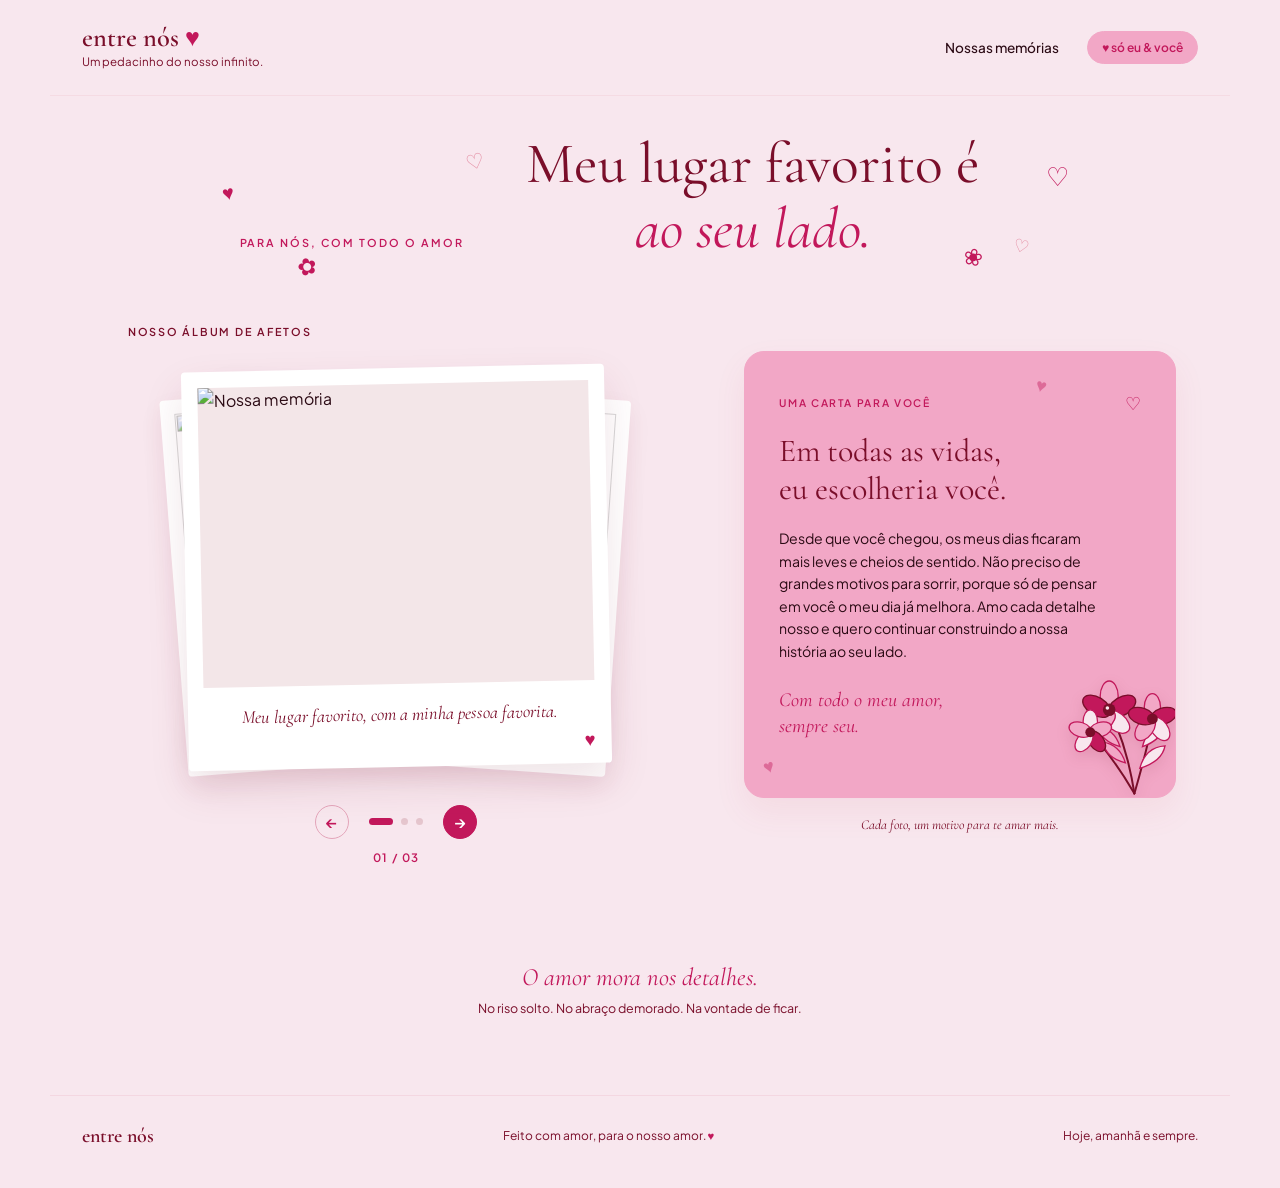
==== index.html @ 3fe7e423 "Rename Index.html to index.html" ====
<!DOCTYPE html>
<html lang="pt-BR">

<head>
    <meta charset="UTF-8">
    <meta name="viewport" content="width=device-width, initial-scale=1.0">
    <title>Entre Nós - Um pedacinho do nosso infinito</title>
    <!-- Google Fonts para tipografia fiel ao design -->
    <link rel="preconnect" href="https://fonts.googleapis.com">
    <link rel="preconnect" href="https://fonts.gstatic.com" crossorigin>
    <link
        href="https://fonts.googleapis.com/css2?family=Cormorant+Garamond:ital,wght@0,400;0,600;1,400;1,500&family=Plus+Jakarta+Sans:wght@400;500;600&display=swap"
        rel="stylesheet">
    <link href="https://cdn.jsdelivr.net/npm/bootstrap@5.3.3/dist/css/bootstrap.min.css" rel="stylesheet">
    <link rel="stylesheet" href="style.css">
</head>

<body>

    <!-- Cabeçalho -->
    <header class="navbar">
        <div class="logo-group">
            <div class="logo">entre nós <span class="heart-filled">♥</span></div>
            <span class="subtitle">Um pedacinho do nosso infinito.</span>
        </div>

        <nav class="nav-links">
            <a class="nav-link" href="galeria.html">Nossas memórias</a>
            <span class="pill-badge">♥ só eu &amp; você</span>
        </nav>
    </header>

    <!-- Seção Principal -->
    <main class="container">

        <!-- Hero / Título -->
        <section class="hero">
            <span class="eyebrow">PARA NÓS, COM TODO O AMOR</span>
            <span class="floating-heart heart-one">♥</span>
            <span class="floating-heart heart-two">♡</span>
            <span class="floating-flower flower-one">✿</span>
            <span class="floating-flower flower-two">❀</span>
            <div class="title-wrapper">
                <span class="deco-heart left">♡</span>
                <h1>Meu lugar favorito é<br><em>ao seu lado.</em></h1>
                <span class="deco-heart right">♡</span>
            </div>
        </section>

        <!-- Grid Principal: Carrossel Polaroid + Carta -->
        <section class="content-grid" id="memorias">

            <!-- Coluna Esquerda: Carrossel Polaroid -->
            <div class="carousel-column">
                <span class="section-label">NOSSO ÁLBUM DE AFETOS</span>

                <div class="polaroid-stage">
                    <!-- Cartas de fundo para efeito de pilha -->
                    <div class="polaroid-stack-bg stack-left">
                        <img id="prev-preview" src="https://unsplash.com" alt="">
                    </div>
                    <div class="polaroid-stack-bg stack-right">
                        <img id="next-preview" src="https://unsplash.com" alt="">
                    </div>

                    <!-- Polaroid Ativa -->
                    <div class="polaroid-card" id="active-polaroid">
                        <div class="photo-frame">
                            <img id="carousel-img" src="https://unsplash.com" alt="Nossa memória">
                        </div>
                        <p class="polaroid-caption" id="carousel-caption">Meu lugar favorito, com a minha pessoa
                            favorita.</p>
                        <span class="polaroid-heart">♥</span>
                    </div>
                </div>

                <!-- Controles do Carrossel -->
                <div class="carousel-controls">
                    <button class="btn btn-outline-primary nav-btn prev" id="prev-btn" aria-label="Foto anterior">←</button>
                    <div class="dots" id="carousel-dots">
                        <span class="dot active" data-index="0"></span>
                        <span class="dot" data-index="1"></span>
                        <span class="dot" data-index="2"></span>
                    </div>
                    <button class="btn btn-primary nav-btn next" id="next-btn" aria-label="Próxima foto">→</button>
                </div>
                <div class="counter" id="carousel-counter">01 / 03</div>
            </div>

            <!-- Coluna Direita: Carta de Declaração -->
            <div class="letter-column" id="declaracao">
                <div class="letter-card">
                    <div class="letter-header">
                        <span class="eyebrow-pink">UMA CARTA PARA VOCÊ</span>
                        <span class="outline-heart">♡</span>
                    </div>

                    <h2>Em todas as vidas,<br>eu escolheria você.</h2>

                    <div class="letter-body">
                        <p>Desde que você chegou, os meus dias ficaram mais leves e cheios de sentido. Não preciso de grandes motivos para sorrir, porque só de pensar em você o meu dia já melhora. Amo cada detalhe nosso e quero continuar construindo a nossa história ao seu lado.</p>
                    </div>

                    <p class="letter-sign">Com todo o meu amor,<br>sempre seu.</p>

                    <!-- Buquê floral no canto da carta -->
                    <svg class="floral-deco" viewBox="0 0 150 150" fill="none" xmlns="http://www.w3.org/2000/svg">
                        <!-- Talos -->
                        <path d="M96 135C91 103 83 72 68 42" stroke="#7A0E2A" stroke-width="2.2" stroke-linecap="round"/>
                        <path d="M96 135C104 106 112 81 116 52" stroke="#7A0E2A" stroke-width="2.2" stroke-linecap="round"/>
                        <path d="M96 135C82 111 68 90 47 67" stroke="#7A0E2A" stroke-width="2.2" stroke-linecap="round"/>

                        <!-- Folhas -->
                        <path d="M86 101C70 97 63 88 61 78C74 80 82 88 86 101Z" fill="#F2A7C6" stroke="#C2185B" stroke-width="1.5"/>
                        <path d="M102 107C118 102 128 93 130 82C115 83 106 92 102 107Z" fill="#F8E7EE" stroke="#C2185B" stroke-width="1.5"/>
                        <path d="M80 83C66 79 57 70 54 61C67 62 76 70 80 83Z" fill="#F2A7C6" stroke="#C2185B" stroke-width="1.5"/>
                        <path d="M105 83C119 78 127 70 129 60C116 61 108 70 105 83Z" fill="#F8E7EE" stroke="#C2185B" stroke-width="1.5"/>

                        <!-- Flor central -->
                        <g transform="translate(68 42)">
                            <ellipse cx="0" cy="-15" rx="10" ry="17" fill="#F2A7C6" stroke="#C2185B" stroke-width="1.5"/>
                            <ellipse cx="14" cy="-4" rx="10" ry="17" transform="rotate(58 14 -4)" fill="#C2185B" stroke="#7A0E2A" stroke-width="1.5"/>
                            <ellipse cx="8" cy="13" rx="10" ry="17" transform="rotate(128 8 13)" fill="#F8E7EE" stroke="#C2185B" stroke-width="1.5"/>
                            <ellipse cx="-8" cy="13" rx="10" ry="17" transform="rotate(-128 -8 13)" fill="#F2A7C6" stroke="#C2185B" stroke-width="1.5"/>
                            <ellipse cx="-14" cy="-4" rx="10" ry="17" transform="rotate(-58 -14 -4)" fill="#C2185B" stroke="#7A0E2A" stroke-width="1.5"/>
                            <circle cx="0" cy="0" r="7" fill="#7A0E2A"/>
                            <circle cx="-2" cy="-2" r="2" fill="#F8E7EE"/>
                        </g>

                        <!-- Flor da esquerda -->
                        <g transform="translate(47 67)">
                            <ellipse cx="0" cy="-12" rx="8" ry="13" fill="#F8E7EE" stroke="#C2185B" stroke-width="1.4"/>
                            <ellipse cx="11" cy="-3" rx="8" ry="13" transform="rotate(72 11 -3)" fill="#F2A7C6" stroke="#C2185B" stroke-width="1.4"/>
                            <ellipse cx="7" cy="10" rx="8" ry="13" transform="rotate(144 7 10)" fill="#C2185B" stroke="#7A0E2A" stroke-width="1.4"/>
                            <ellipse cx="-7" cy="10" rx="8" ry="13" transform="rotate(-144 -7 10)" fill="#F8E7EE" stroke="#C2185B" stroke-width="1.4"/>
                            <ellipse cx="-11" cy="-3" rx="8" ry="13" transform="rotate(-72 -11 -3)" fill="#F2A7C6" stroke="#C2185B" stroke-width="1.4"/>
                            <circle cx="0" cy="0" r="5.5" fill="#7A0E2A"/>
                        </g>

                        <!-- Flor da direita -->
                        <g transform="translate(116 52)">
                            <ellipse cx="0" cy="-13" rx="9" ry="15" fill="#F2A7C6" stroke="#C2185B" stroke-width="1.4"/>
                            <ellipse cx="12" cy="-3" rx="9" ry="15" transform="rotate(72 12 -3)" fill="#C2185B" stroke="#7A0E2A" stroke-width="1.4"/>
                            <ellipse cx="8" cy="11" rx="9" ry="15" transform="rotate(144 8 11)" fill="#F8E7EE" stroke="#C2185B" stroke-width="1.4"/>
                            <ellipse cx="-8" cy="11" rx="9" ry="15" transform="rotate(-144 -8 11)" fill="#F2A7C6" stroke="#C2185B" stroke-width="1.4"/>
                            <ellipse cx="-12" cy="-3" rx="9" ry="15" transform="rotate(-72 -12 -3)" fill="#C2185B" stroke="#7A0E2A" stroke-width="1.4"/>
                            <circle cx="0" cy="0" r="6" fill="#7A0E2A"/>
                        </g>
                    </svg>
                </div>

                <p class="letter-footnote">Cada foto, um motivo para te amar mais.</p>
            </div>

        </section>

        <!-- Citação de Rodapé -->
        <section class="quote-section">
            <h3>O amor mora nos detalhes.</h3>
            <p>No riso solto. No abraço demorado. Na vontade de ficar.</p>
        </section>

    </main>

    <!-- Rodapé -->
    <footer class="footer">
        <div class="footer-logo">entre nós</div>
        <div class="footer-center">Feito com amor, para o nosso amor. <span class="heart-filled">♥</span></div>
        <div class="footer-right">Hoje, amanhã e sempre.</div>
    </footer>

    <script src="script.js"></script>
</body>

</html>
---- style.css ----
:root {
    --bg-page: #F8E7EE;
    --bg-card-pink: #F2A7C6;
    --border-pink: #F2A7C6;
    --primary-wine: #7A0E2A;
    --accent-rose: #C2185B;
    --text-dark: #2B0A14;
    --text-muted: #7A0E2A;
    --white: #FFFFFF;
    --font-serif: 'Cormorant Garamond', Georgia, serif;
    --font-sans: 'Plus Jakarta Sans', sans-serif;
}

* {
    margin: 0;
    padding: 0;
    box-sizing: border-box;
}

body {
    background-color: var(--bg-page);
    color: var(--text-dark);
    font-family: var(--font-sans);
    line-height: 1.6;
    overflow-x: hidden;
}

.btn {
    --bs-btn-font-family: var(--font-sans);
    --bs-btn-font-weight: 600;
    --bs-btn-font-size: 0.84rem;
    --bs-btn-border-radius: 999px;
    --bs-btn-padding-x: 1.05rem;
    --bs-btn-padding-y: 0.54rem;
    transition: transform 0.2s ease, box-shadow 0.2s ease;
}

.btn-primary {
    --bs-btn-color: #fff;
    --bs-btn-bg: var(--accent-rose);
    --bs-btn-border-color: var(--accent-rose);
    --bs-btn-hover-color: #fff;
    --bs-btn-hover-bg: var(--primary-wine);
    --bs-btn-hover-border-color: var(--primary-wine);
    --bs-btn-focus-shadow-rgb: 194, 24, 91;
    --bs-btn-active-bg: var(--primary-wine);
    --bs-btn-active-border-color: var(--primary-wine);
}

.btn-outline-primary {
    --bs-btn-color: var(--accent-rose);
    --bs-btn-border-color: #e4a5ba;
    --bs-btn-hover-color: #fff;
    --bs-btn-hover-bg: var(--accent-rose);
    --bs-btn-hover-border-color: var(--accent-rose);
    --bs-btn-focus-shadow-rgb: 194, 24, 91;
    --bs-btn-active-color: #fff;
    --bs-btn-active-bg: var(--primary-wine);
    --bs-btn-active-border-color: var(--primary-wine);
}

.btn-danger {
    --bs-btn-color: #fff;
    --bs-btn-bg: #9c243f;
    --bs-btn-border-color: #9c243f;
    --bs-btn-hover-color: #fff;
    --bs-btn-hover-bg: var(--primary-wine);
    --bs-btn-hover-border-color: var(--primary-wine);
    --bs-btn-focus-shadow-rgb: 156, 36, 63;
}

.btn-outline-danger {
    --bs-btn-color: #9c4a61;
    --bs-btn-border-color: #d8a0b0;
    --bs-btn-hover-color: #fff;
    --bs-btn-hover-bg: #9c243f;
    --bs-btn-hover-border-color: #9c243f;
    --bs-btn-focus-shadow-rgb: 156, 36, 63;
    --bs-btn-active-color: #fff;
    --bs-btn-active-bg: var(--primary-wine);
    --bs-btn-active-border-color: var(--primary-wine);
}

.btn:not(:disabled):hover {
    transform: translateY(-1px);
    box-shadow: 0 5px 15px rgba(194, 24, 91, 0.14);
}

.form-control {
    border-color: #e8c8d3;
    border-radius: 0.75rem;
    font-family: var(--font-sans);
}

.form-control:focus {
    border-color: #d46b91;
    box-shadow: 0 0 0 0.25rem rgba(194, 24, 91, 0.15);
}

.form-check-input:checked {
    border-color: var(--accent-rose);
    background-color: var(--accent-rose);
}

.form-check-input:focus {
    border-color: #d46b91;
    box-shadow: 0 0 0 0.25rem rgba(194, 24, 91, 0.15);
}

/* Navbar */
.navbar {
    max-width: 1180px;
    margin: 0 auto;
    padding: 24px 32px;
    display: flex;
    justify-content: space-between;
    align-items: center;
    border-bottom: 1px solid rgba(200, 75, 107, 0.08);
}

.logo-group .logo {
    font-family: var(--font-serif);
    font-size: 1.65rem;
    font-weight: 600;
    color: var(--primary-wine);
    line-height: 1.1;
}

.heart-filled {
    color: var(--accent-rose);
    font-size: 0.95em;
}

.logo-group .subtitle {
    display: block;
    font-size: 0.72rem;
    color: var(--text-muted);
}

.nav-links {
    display: flex;
    align-items: center;
    gap: 28px;
}

.nav-links a {
    text-decoration: none;
    color: var(--text-dark);
    font-size: 0.85rem;
    font-weight: 500;
    transition: color 0.2s;
}

.nav-links a:hover {
    color: var(--accent-rose);
}

.pill-badge {
    background-color: var(--bg-card-pink);
    color: var(--accent-rose);
    border: 1px solid var(--border-pink);
    padding: 6px 14px;
    border-radius: 999px;
    font-size: 0.75rem;
    font-weight: 600;
}

/* Container */
.container {
    max-width: 1120px;
    margin: 0 auto;
    padding: 36px 24px 60px;
}

/* Hero */
.hero {
    text-align: center;
    margin-bottom: 54px;
    position: relative;
}

.floating-heart,
.floating-flower {
    position: absolute;
    color: var(--accent-rose);
    line-height: 1;
    pointer-events: none;
}

.floating-heart {
    font-size: 1.25rem;
}

.heart-one {
    left: 11%;
    top: 36%;
    transform: rotate(-12deg);
}

.heart-two {
    right: 10%;
    top: 22%;
    font-size: 1.6rem;
}

.floating-flower {
    font-size: 1.45rem;
    color: #C2185B;
}

.flower-one {
    left: 18%;
    bottom: -8px;
    transform: rotate(-16deg);
}

.flower-two {
    right: 18%;
    bottom: 2px;
    transform: rotate(12deg);
}

.eyebrow {
    display: inline-block;
    font-size: 0.68rem;
    letter-spacing: 0.18em;
    text-transform: uppercase;
    color: var(--accent-rose);
    font-weight: 600;
    margin-bottom: 12px;
}

.title-wrapper {
    position: relative;
    display: inline-block;
    padding: 0 60px;
}

.hero h1 {
    font-family: var(--font-serif);
    font-size: clamp(2.4rem, 5vw, 3.6rem);
    font-weight: 400;
    color: var(--primary-wine);
    line-height: 1.12;
}

.hero h1 em {
    font-style: italic;
    color: var(--accent-rose);
}

.deco-heart {
    position: absolute;
    color: #E2859C;
    font-size: 1.3rem;
    user-select: none;
}

.deco-heart.left {
    top: 12px;
    left: 0;
    transform: rotate(-15deg);
}

.deco-heart.right {
    bottom: 10px;
    right: 10px;
    transform: rotate(15deg);
    font-size: 1.1rem;
}

/* Grid Principal */
.content-grid {
    display: grid;
    grid-template-columns: 1.15fr 0.85fr;
    gap: 56px;
    align-items: start;
}

.section-label {
    display: block;
    font-size: 0.68rem;
    letter-spacing: 0.16em;
    text-transform: uppercase;
    color: var(--text-muted);
    font-weight: 600;
    margin-bottom: 22px;
    padding-left: 24px;
}

/* Carrossel Polaroid */
.carousel-column {
    display: flex;
    flex-direction: column;
    align-items: center;
}

.carousel-column .section-label {
    align-self: flex-start;
}

.polaroid-stage {
    position: relative;
    width: 100%;
    max-width: 470px;
    height: 410px;
    display: flex;
    justify-content: center;
    align-items: center;
    margin-bottom: 24px;
}

.polaroid-stack-bg {
    position: absolute;
    width: 88%;
    height: 92%;
    background: var(--white);
    padding: 14px 14px 52px;
    border-radius: 4px;
    box-shadow: 0 10px 25px rgba(123, 30, 58, 0.07);
    transition: transform 0.4s ease;
    overflow: hidden;
}

.polaroid-stack-bg img {
    width: 100%;
    height: 100%;
    object-fit: cover;
    opacity: 0.65;
    filter: blur(0.5px);
}

.stack-left {
    transform: rotate(-4.5deg) translate(-16px, 4px);
    z-index: 1;
}

.stack-right {
    transform: rotate(4deg) translate(16px, 6px);
    z-index: 2;
}

.polaroid-card {
    position: relative;
    z-index: 3;
    width: 90%;
    background: var(--white);
    padding: 16px 16px 22px;
    border-radius: 4px;
    box-shadow: 0 18px 40px rgba(123, 30, 58, 0.12);
    transform: rotate(-1.2deg);
    transition: opacity 0.3s ease, transform 0.35s ease;
}

.polaroid-card.fade-out {
    opacity: 0.35;
    transform: rotate(-1.2deg) scale(0.98);
}

.photo-frame {
    width: 100%;
    height: 300px;
    overflow: hidden;
    background-color: #f3e6e8;
}

.photo-frame img {
    width: 100%;
    height: 100%;
    object-fit: cover;
    display: block;
}

.polaroid-caption {
    font-family: var(--font-serif);
    font-style: italic;
    font-size: 1.15rem;
    color: var(--primary-wine);
    text-align: center;
    margin-top: 16px;
}

.polaroid-heart {
    position: absolute;
    bottom: 10px;
    right: 16px;
    color: var(--accent-rose);
    font-size: 1.15rem;
}

/* Controles do Carrossel */
.carousel-controls {
    display: flex;
    align-items: center;
    gap: 20px;
    margin-top: 8px;
}

.nav-btn {
    width: 34px;
    height: 34px;
    border-radius: 50%;
    padding: 0;
    font-size: 1rem;
    display: flex;
    align-items: center;
    justify-content: center;
}

.dots {
    display: flex;
    align-items: center;
    gap: 8px;
}

.dot {
    width: 7px;
    height: 7px;
    border-radius: 999px;
    background-color: #E5C5CD;
    cursor: pointer;
    transition: all 0.3s ease;
}

.dot.active {
    width: 24px;
    background-color: var(--accent-rose);
}

.counter {
    margin-top: 10px;
    font-size: 0.72rem;
    font-weight: 600;
    color: var(--accent-rose);
    letter-spacing: 0.1em;
}

/* Carta à Direita */
.letter-column {
    margin-top: 28px;
}

.letter-card {
    position: relative;
    background-color: var(--bg-card-pink);
    border: 1px solid var(--border-pink);
    border-radius: 20px;
    padding: 36px 34px 42px;
    box-shadow: 0 14px 32px rgba(200, 75, 107, 0.08);
    overflow: hidden;
}

.letter-card::before,
.letter-card::after {
    content: "♥";
    position: absolute;
    color: #C2185B;
    opacity: 0.42;
    font-size: 1.15rem;
    pointer-events: none;
}

.letter-card::before {
    left: 18px;
    bottom: 16px;
    transform: rotate(-18deg);
}

.letter-card::after {
    right: 128px;
    top: 18px;
    transform: rotate(14deg);
}

.letter-header {
    display: flex;
    justify-content: space-between;
    align-items: center;
    margin-bottom: 14px;
}

.eyebrow-pink {
    font-size: 0.65rem;
    letter-spacing: 0.16em;
    text-transform: uppercase;
    color: var(--accent-rose);
    font-weight: 600;
}

.outline-heart {
    color: var(--accent-rose);
    font-size: 1.15rem;
}

.letter-card h2 {
    font-family: var(--font-serif);
    font-size: 2rem;
    font-weight: 400;
    color: var(--primary-wine);
    line-height: 1.18;
    margin-bottom: 20px;
}

.letter-body p {
    font-size: 0.88rem;
    color: var(--text-dark);
    margin-bottom: 16px;
    max-width: 92%;
}

.letter-sign {
    font-family: var(--font-serif);
    font-style: italic;
    font-size: 1.25rem;
    color: var(--accent-rose);
    margin-top: 24px;
    line-height: 1.3;
}

.floral-deco {
    position: absolute;
    bottom: -10px;
    right: -8px;
    width: 135px;
    height: auto;
    pointer-events: none;
    opacity: 1;
    filter: drop-shadow(0 5px 7px rgba(122, 14, 42, 0.12));
}

.letter-footnote {
    text-align: center;
    font-family: var(--font-serif);
    font-style: italic;
    font-size: 0.85rem;
    color: var(--text-muted);
    margin-top: 16px;
}

/* Citação Inferior */
.quote-section {
    text-align: center;
    margin-top: 76px;
    padding-top: 20px;
}

.quote-section h3 {
    font-family: var(--font-serif);
    font-style: italic;
    font-size: 1.55rem;
    font-weight: 400;
    color: var(--accent-rose);
    margin-bottom: 6px;
}

.quote-section p {
    font-size: 0.78rem;
    color: var(--text-muted);
}

/* Rodapé */
.footer {
    max-width: 1180px;
    margin: 0 auto;
    padding: 24px 32px 36px;
    border-top: 1px solid rgba(200, 75, 107, 0.1);
    display: flex;
    justify-content: space-between;
    align-items: center;
    font-size: 0.75rem;
    color: var(--text-muted);
}

.footer-logo {
    font-family: var(--font-serif);
    font-size: 1.25rem;
    color: var(--primary-wine);
    font-weight: 600;
}

/* Responsividade */
@media (max-width: 900px) {
    .content-grid {
        grid-template-columns: 1fr;
        gap: 48px;
    }

    .carousel-column .section-label {
        align-self: center;
        padding-left: 0;
    }

    .navbar {
        flex-direction: column;
        gap: 16px;
        text-align: center;
    }

    .footer {
        flex-direction: column;
        gap: 12px;
        text-align: center;
    }

    .heart-one,
    .flower-one {
        left: 3%;
    }

    .heart-two,
    .flower-two {
        right: 3%;
    }
}
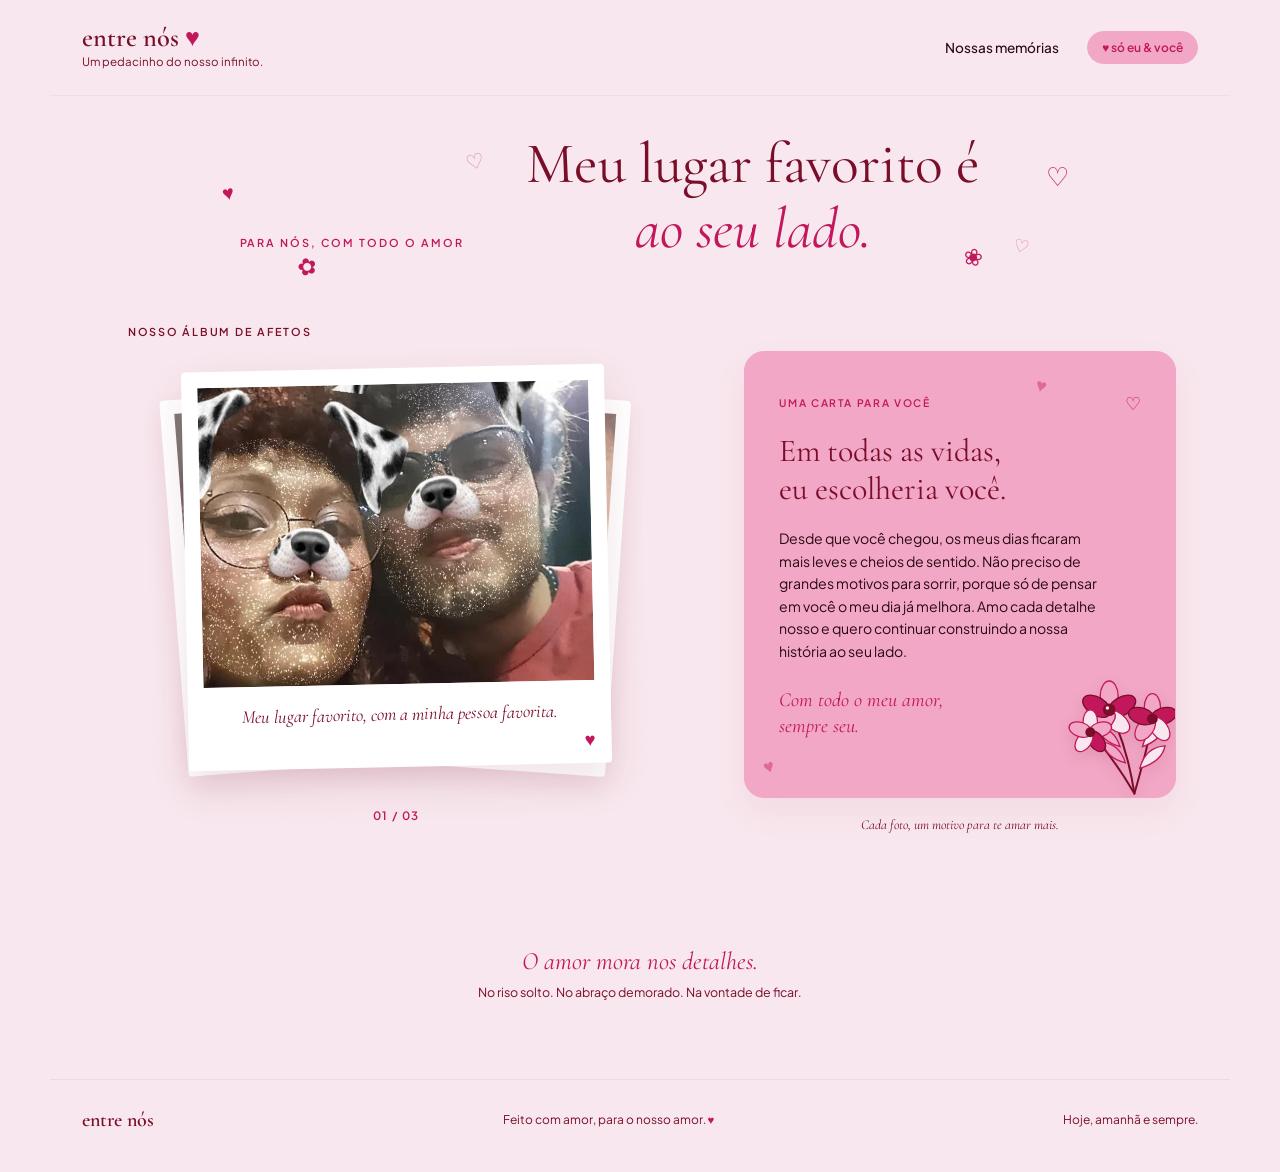
==== commit 86fd589a: "Add files via upload" ====
--- a/index.html
+++ b/index.html
@@ -26,9 +26,56 @@
 
         <nav class="nav-links">
             <a class="nav-link" href="galeria.html">Nossas memórias</a>
-            <span class="pill-badge">♥ só eu &amp; você</span>
+            <button class="pill-badge" type="button" id="open-us-screen" aria-haspopup="dialog">♥ só eu &amp; você</button>
         </nav>
     </header>
+
+    <!-- Tela especial: escolha apenas uma vez a cada abertura -->
+    <div class="us-screen" id="us-screen" role="dialog" aria-modal="true" aria-labelledby="us-title" hidden>
+        <div class="us-choice" id="us-choice">
+            <button class="us-close" type="button" id="close-us-screen" aria-label="Fechar">×</button>
+            <span class="eyebrow" id="us-title">QUEM VOCÊ QUER CONHECER PRIMEIRO?</span>
+            <h2>Escolha uma parte do nosso amor</h2>
+            <div class="choice-options">
+                <button type="button" class="choice-card choice-him" data-show-person="him">
+                    <span>ELE</span>
+                    <strong>Guilherme</strong>
+                </button>
+                <button type="button" class="choice-card choice-her" data-show-person="her">
+                    <span>ELA</span>
+                    <strong>Verônica</strong>
+                </button>
+            </div>
+        </div>
+
+        <section class="person-panel person-him" id="him-panel" aria-label="Seção do Guilherme" hidden>
+            <button class="person-exit" type="button" data-close-us-screen aria-label="Sair da seção">Sair ×</button>
+            <button class="person-switch switch-to-her" type="button" data-show-person="her" aria-label="Ver seção dela">Ver ela →</button>
+            <div class="person-content">
+                <div class="person-carousel" data-person-carousel="him">
+                    <button type="button" class="person-photo" aria-label="Próxima foto dele">
+                        <img src="imagem dele 1.jpeg" alt="Guilherme">
+                    </button>
+                    <div class="person-dots" aria-hidden="true"></div>
+                </div>
+                <p class="person-text">Esse é o Guilherme, ele é o garoto mais sortudo do mundo, ele é apenas um nerd que faz TI, gosta de jogar e faz joia para todas as fotos, tem seus cabelinhos cachados e ama muito uma menina que é indigena e ruiva, ele tem muita sorte dela amar ele pois ele sem querer deu varis gaps dela (desculpa amor), tirando tudo isso ele é apenas um pobre coitado</p>
+            </div>
+        </section>
+
+        <section class="person-panel person-her" id="her-panel" aria-label="Seção da Verônica" hidden>
+            <button class="person-exit" type="button" data-close-us-screen aria-label="Sair da seção">Sair ×</button>
+            <button class="person-switch switch-to-him" type="button" data-show-person="him" aria-label="Ver seção dele">← Ver ele</button>
+            <div class="person-content">
+                <div class="person-carousel" data-person-carousel="her">
+                    <button type="button" class="person-photo" aria-label="Próxima foto dela">
+                        <img src="imagem dela 2.jpeg" alt="Verônica">
+                    </button>
+                    <div class="person-dots" aria-hidden="true"></div>
+                </div>
+                <p class="person-text">Essa é a Verônica, ai que mulher linda, ela é uma indigina ruiva muito linda e como não é só de beleza que se vive uma mulher, ela faz de tudo um pouco, uma mulher incrivel e independente, seus caixos ruivos deixao um serto garoto louco, seu jeito e seus olhos o deixao muito apaixonado, eu escreveria textos de o quanto ela é incrivel mas como tem que caber na tela de um celular eu vou parar por aqui kkkkk, ela faz com que os dias sejam leves e especiais, além de amar um garoto (eu acho) que é muito esquisitinho :).</p>
+            </div>
+        </section>
+    </div>
 
     <!-- Seção Principal -->
     <main class="container">
@@ -57,16 +104,16 @@
                 <div class="polaroid-stage">
                     <!-- Cartas de fundo para efeito de pilha -->
                     <div class="polaroid-stack-bg stack-left">
-                        <img id="prev-preview" src="https://unsplash.com" alt="">
+                        <img id="prev-preview" src="img 3.jpeg" alt="">
                     </div>
                     <div class="polaroid-stack-bg stack-right">
-                        <img id="next-preview" src="https://unsplash.com" alt="">
+                        <img id="next-preview" src="img 2.jpg" alt="">
                     </div>
 
                     <!-- Polaroid Ativa -->
                     <div class="polaroid-card" id="active-polaroid">
                         <div class="photo-frame">
-                            <img id="carousel-img" src="https://unsplash.com" alt="Nossa memória">
+                            <img id="carousel-img" src="IMG 1.jpeg" alt="Nossa memória">
                         </div>
                         <p class="polaroid-caption" id="carousel-caption">Meu lugar favorito, com a minha pessoa
                             favorita.</p>
@@ -74,16 +121,7 @@
                     </div>
                 </div>
 
-                <!-- Controles do Carrossel -->
-                <div class="carousel-controls">
-                    <button class="btn btn-outline-primary nav-btn prev" id="prev-btn" aria-label="Foto anterior">←</button>
-                    <div class="dots" id="carousel-dots">
-                        <span class="dot active" data-index="0"></span>
-                        <span class="dot" data-index="1"></span>
-                        <span class="dot" data-index="2"></span>
-                    </div>
-                    <button class="btn btn-primary nav-btn next" id="next-btn" aria-label="Próxima foto">→</button>
-                </div>
+                <!-- Clique na foto para avançar -->
                 <div class="counter" id="carousel-counter">01 / 03</div>
             </div>
 
--- a/style.css
+++ b/style.css
@@ -163,6 +163,7 @@
     border-radius: 999px;
     font-size: 0.75rem;
     font-weight: 600;
+    cursor: pointer;
 }
 
 /* Container */
@@ -578,6 +579,245 @@
     font-weight: 600;
 }
 
+body.us-screen-open {
+    overflow: hidden;
+}
+
+.us-screen {
+    position: fixed;
+    inset: 0;
+    z-index: 1000;
+    display: grid;
+    place-items: center;
+    padding: 18px;
+    background: rgba(42, 16, 25, 0.38);
+    backdrop-filter: blur(12px);
+}
+
+.us-screen[hidden],
+.person-panel[hidden],
+.us-choice[hidden] {
+    display: none !important;
+}
+
+.us-choice {
+    position: relative;
+    width: min(520px, 92vw);
+    padding: 34px 24px 28px;
+    text-align: center;
+    border-radius: 24px;
+    border: 1px solid rgba(194, 24, 91, 0.22);
+    background: rgba(248, 231, 238, 0.94);
+    box-shadow: 0 24px 70px rgba(43, 10, 20, 0.24);
+}
+
+.us-choice h2 {
+    font-family: var(--font-serif);
+    color: var(--primary-wine);
+    margin: 4px 0 22px;
+}
+
+.us-close {
+    position: absolute;
+    right: 14px;
+    top: 10px;
+    border: 0;
+    background: transparent;
+    color: var(--primary-wine);
+    font-size: 1.8rem;
+    cursor: pointer;
+}
+
+.choice-options {
+    display: grid;
+    grid-template-columns: 1fr 1fr;
+    gap: 14px;
+}
+
+.choice-card {
+    min-height: 150px;
+    border-radius: 18px;
+    border: 2px solid transparent;
+    display: flex;
+    flex-direction: column;
+    align-items: center;
+    justify-content: center;
+    cursor: pointer;
+    transition: transform 0.2s ease;
+}
+
+.choice-card:hover {
+    transform: translateY(-3px);
+}
+
+.choice-card span {
+    font-size: 0.68rem;
+    letter-spacing: 0.16em;
+}
+
+.choice-card strong {
+    font-family: var(--font-serif);
+    font-size: 1.45rem;
+}
+
+.choice-him {
+    color: #eaf3ff;
+    background: rgba(20, 58, 105, 0.94);
+    border-color: #0d2a50;
+}
+
+.choice-her {
+    color: #fff;
+    background: rgba(132, 68, 172, 0.94);
+    border-color: #603485;
+}
+
+.person-panel {
+    position: absolute;
+    top: 12px;
+    bottom: 12px;
+    width: min(520px, calc(100vw - 24px));
+    display: flex;
+    align-items: center;
+    border-radius: 24px;
+    overflow: hidden;
+    backdrop-filter: blur(10px);
+}
+
+.person-him {
+    left: 12px;
+    background: rgba(25, 68, 122, 0.68);
+    border: 2px solid #091f42;
+    box-shadow: 18px 0 48px rgba(9, 31, 66, 0.22);
+}
+
+.person-her {
+    right: 12px;
+    background: rgba(150, 94, 184, 0.68);
+    border: 2px solid #5e3679;
+    box-shadow: -18px 0 48px rgba(94, 54, 121, 0.22);
+}
+
+.person-content {
+    width: 100%;
+    height: 100%;
+    padding: 28px 26px 22px;
+    display: flex;
+    flex-direction: column;
+    justify-content: center;
+}
+
+.person-carousel {
+    width: 100%;
+    max-height: 52%;
+}
+
+.person-photo {
+    width: 100%;
+    height: clamp(230px, 48vh, 430px);
+    display: block;
+    padding: 10px;
+    border: 0;
+    border-radius: 18px;
+    background: rgba(255, 255, 255, 0.92);
+    cursor: pointer;
+}
+
+.person-photo img {
+    width: 100%;
+    height: 100%;
+    display: block;
+    object-fit: cover;
+    border-radius: 12px;
+}
+
+.person-dots {
+    height: 14px;
+    margin-top: 8px;
+    display: flex;
+    justify-content: center;
+    gap: 6px;
+}
+
+.person-dots span {
+    width: 6px;
+    height: 6px;
+    border-radius: 50%;
+    background: rgba(255, 255, 255, 0.45);
+}
+
+.person-dots span.active {
+    width: 18px;
+    border-radius: 999px;
+    background: #fff;
+}
+
+.person-text {
+    margin: 10px 0 0;
+    padding: 14px 16px;
+    max-height: 31%;
+    overflow-y: auto;
+    border-radius: 14px;
+    background: rgba(255, 255, 255, 0.12);
+    color: #fff;
+    font-size: clamp(0.78rem, 1.8vw, 0.92rem);
+    line-height: 1.42;
+}
+
+.person-switch {
+    position: absolute;
+    z-index: 3;
+    top: 50%;
+    width: 46px;
+    height: 46px;
+    border: 0;
+    border-radius: 50%;
+    color: #fff;
+    cursor: pointer;
+    font-size: 0;
+}
+
+.person-exit {
+    position: absolute;
+    z-index: 4;
+    top: 14px;
+    right: 14px;
+    padding: 7px 13px;
+    border: 1px solid rgba(255, 255, 255, 0.65);
+    border-radius: 999px;
+    background: rgba(15, 20, 38, 0.34);
+    color: #fff;
+    font: inherit;
+    font-size: 0.8rem;
+    cursor: pointer;
+    backdrop-filter: blur(6px);
+}
+
+.person-exit:hover {
+    background: rgba(15, 20, 38, 0.58);
+}
+
+.person-switch::after {
+    content: "→";
+    font-size: 1.2rem;
+}
+
+.switch-to-her {
+    right: -23px;
+    background: #8454a4;
+    border: 2px solid #5e3679;
+}
+
+.switch-to-him {
+    left: -23px;
+    background: #1a4d86;
+    border: 2px solid #091f42;
+}
+
+.switch-to-him::after {
+    content: "←";
+}
+
 /* Responsividade */
 @media (max-width: 900px) {
     .content-grid {
@@ -612,3 +852,69 @@
         right: 3%;
     }
 }
+
+@media (max-width: 600px) {
+    .pill-badge {
+        padding: 7px 12px;
+    }
+
+    .us-screen {
+        padding: 8px;
+    }
+
+    .us-choice {
+        width: calc(100vw - 16px);
+        padding: 30px 14px 20px;
+    }
+
+    .choice-options {
+        gap: 8px;
+    }
+
+    .choice-card {
+        min-height: 125px;
+    }
+
+    .person-panel {
+        top: 6px;
+        bottom: 6px;
+        width: calc(100vw - 12px);
+    }
+
+    .person-him {
+        left: 6px;
+    }
+
+    .person-her {
+        right: 6px;
+    }
+
+    .person-content {
+        padding: 18px 14px 12px;
+    }
+
+    .person-photo {
+        height: clamp(210px, 48vh, 330px);
+        padding: 7px;
+    }
+
+    .person-text {
+        max-height: 27%;
+        padding: 10px 12px;
+        font-size: 0.76rem;
+    }
+
+    .person-switch {
+        width: 42px;
+        height: 42px;
+        font-size: 0;
+    }
+
+    .switch-to-her {
+        right: -18px;
+    }
+
+    .switch-to-him {
+        left: -18px;
+    }
+}
